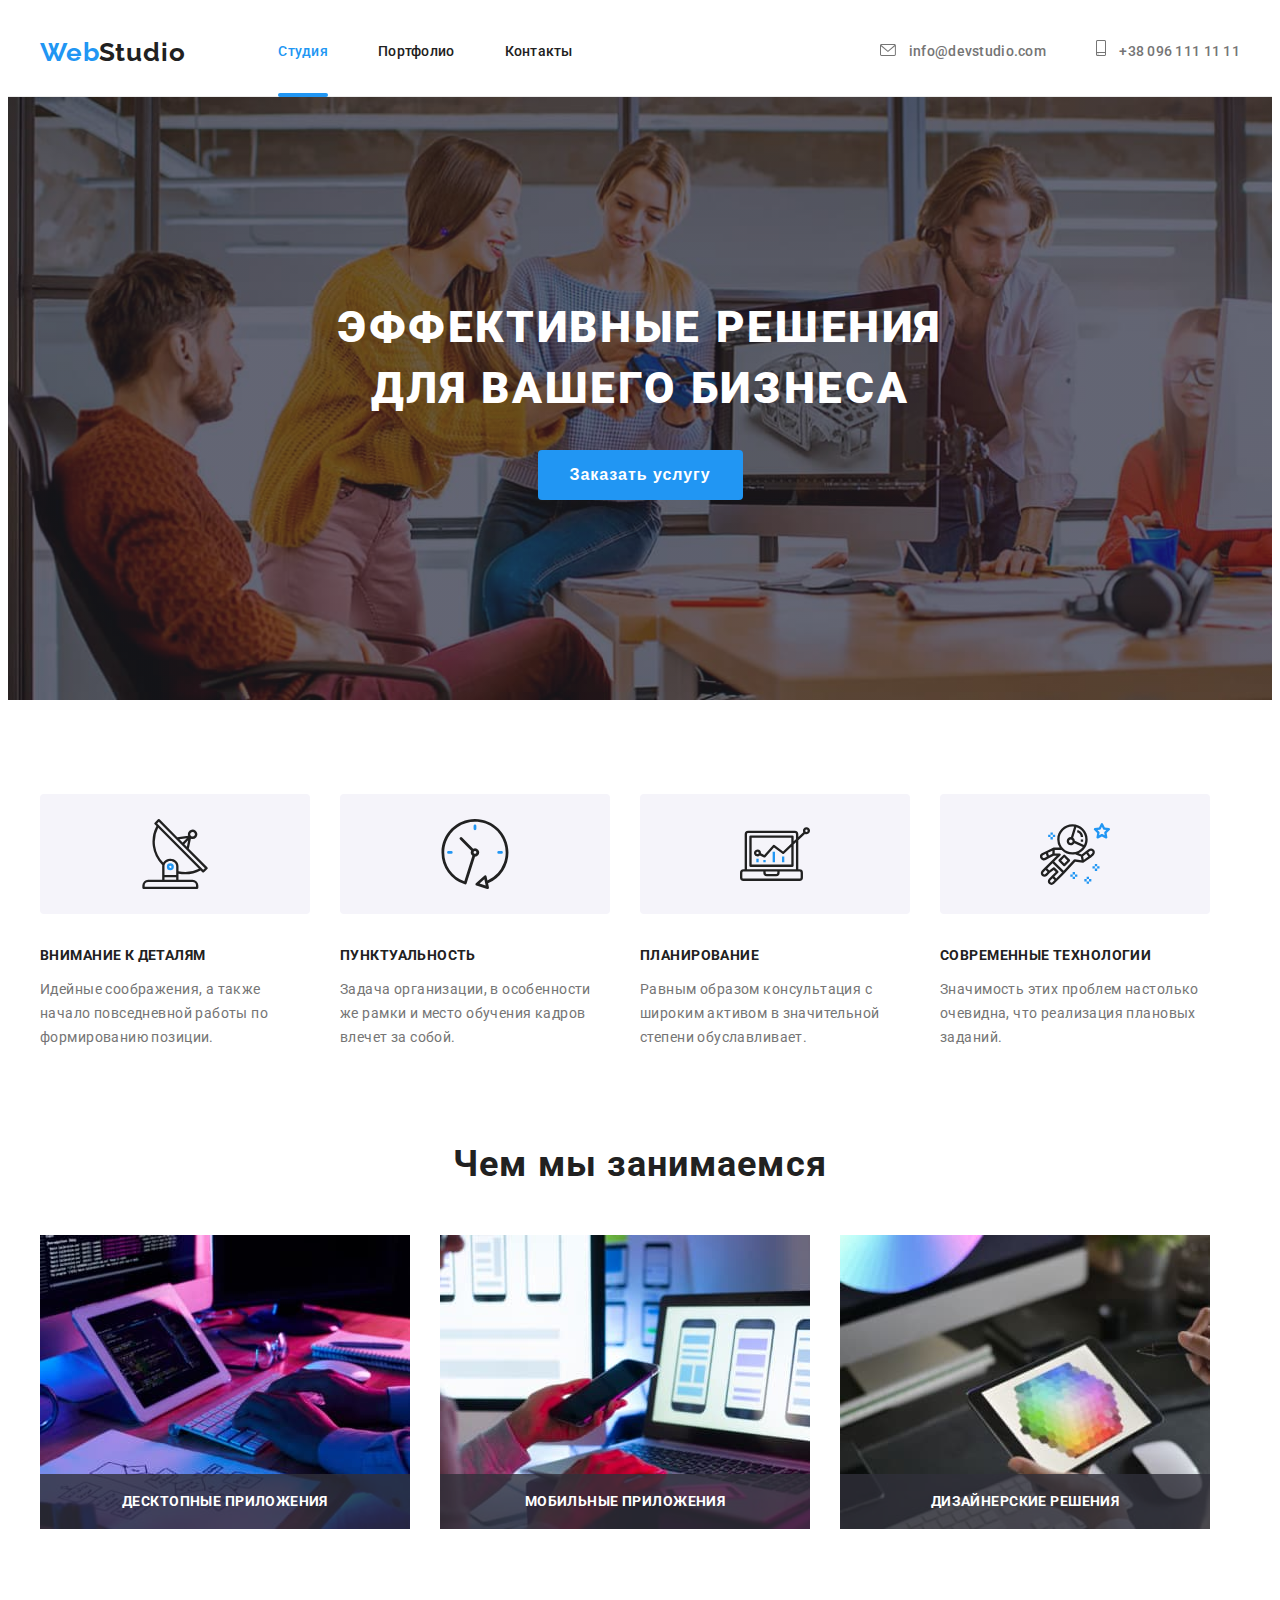
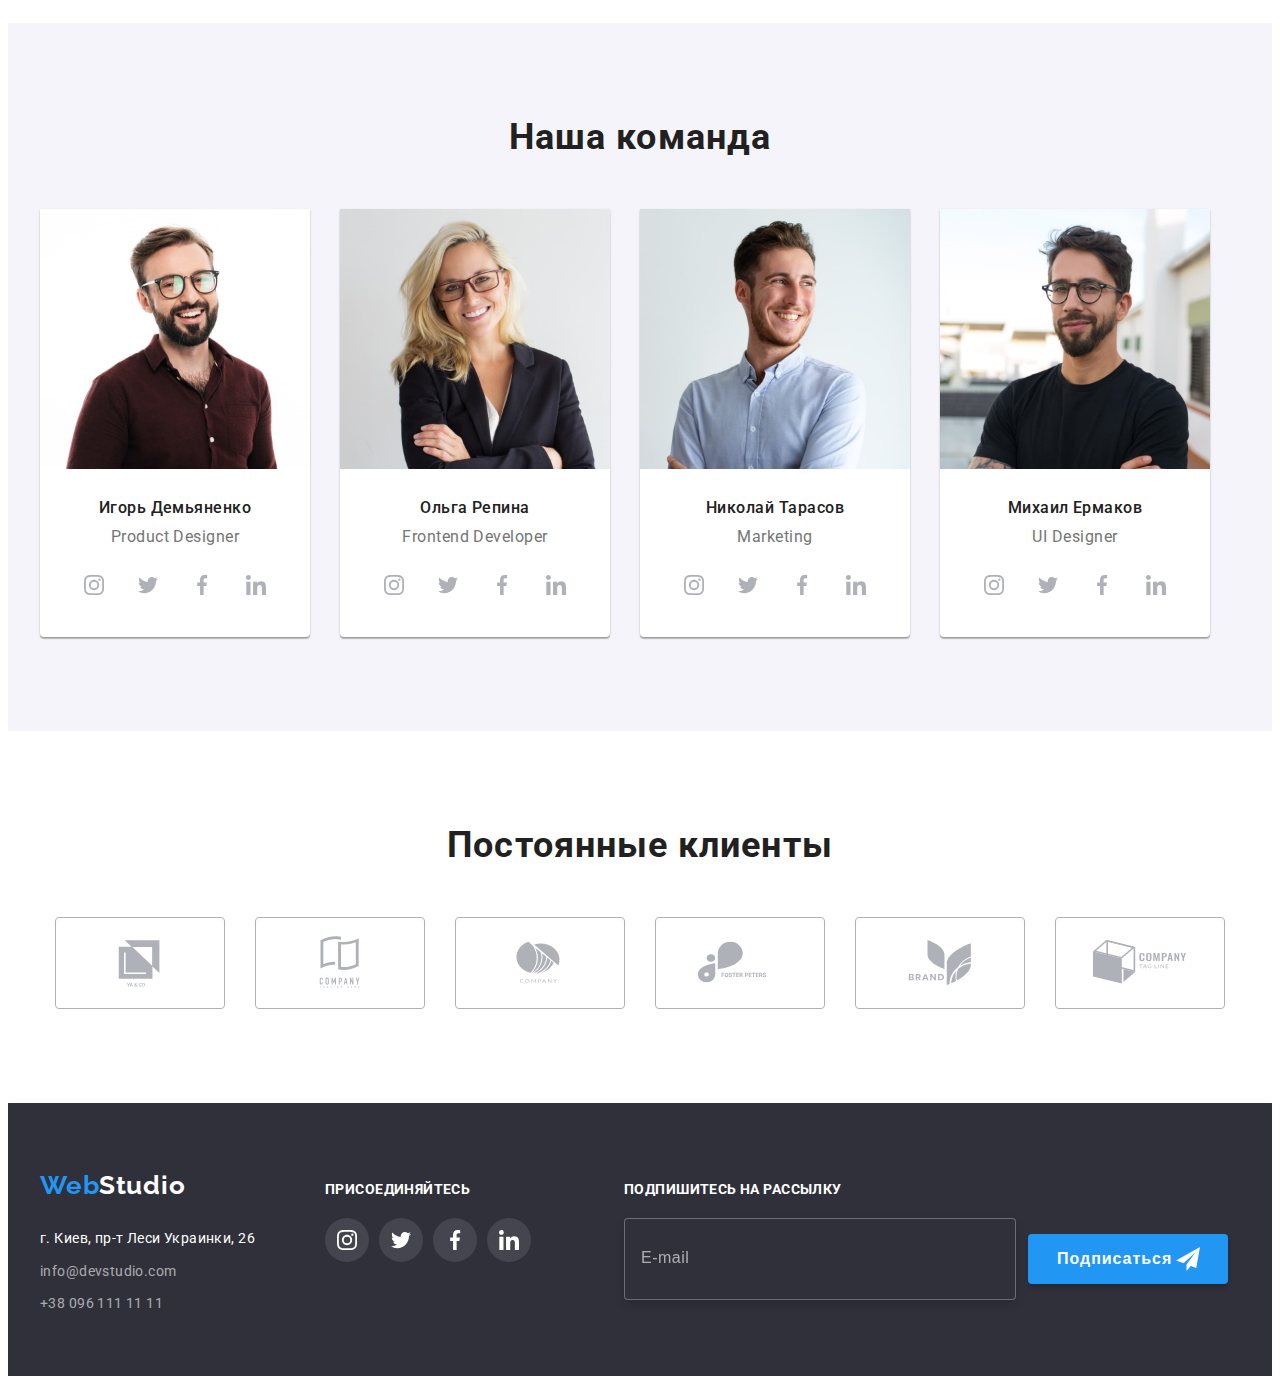
==== index.html @ 599f9e48 "start" ====
<!DOCTYPE html>
<html lang="ru">

<head>
  <meta charset="UTF-8" />
  <meta http-equiv="X-UA-Compatible" content="IE=edge" />
  <meta name="viewport" content="width=device-width, initial-scale=1.0" />
  <title>WebStudio</title>
  <link
    href="https://fonts.googleapis.com/css2?family=Montserrat:wght@400;700&family=Raleway:wght@700&family=Roboto:wght@400;500;700;900&display=swap"
    rel="stylesheet" />
  <link rel="stylesheet" href="https://cdnjs.cloudflare.com/ajax/libs/modern-normalize/1.1.0/modern-normalize.min.css"
    integrity="sha512-wpPYUAdjBVSE4KJnH1VR1HeZfpl1ub8YT/NKx4PuQ5NmX2tKuGu6U/JRp5y+Y8XG2tV+wKQpNHVUX03MfMFn9Q=="
    crossorigin="anonymous" referrerpolicy="no-referrer" />
  <link rel="stylesheet" href="./css/styles.css" />
</head>

<body>
  <!-- Шапка -->
  <header class="header-page">
    <div class="conteiner main-nav">
      <nav class="site-nav">
        <a href="./index.html" class="logo">
          <span class="first-name">Web</span>
          <span class="second-name">Studio</span>
        </a>
        <ul class="nav-text">
          <li class="item">
            <a href="./index.html" class="link current">Студия</a>
          </li>
          <li class="item">
            <a href="./portfolio.html" class="link">Портфолио</a>
          </li>
          <li class="item"><a href="" class="link">Контакты</a></li>
        </ul>
      </nav>
      <div>
        <ul class="contacts">
          <li class="item">
            <a href="mailto:info@devstudio.com" class="contacts-link icon-envelope">
              <svg class="envelope">
                <use href="./images/icons/icons.svg#icon-envelope"></use>
              </svg>
              info@devstudio.com</a>
          </li>
          <li class="item">
            <a href="tel:+380961111111" class="contacts-link icon-smartphone">
              <svg class="smartphone">
                <use href="./images/icons/icons.svg#icon-smartphone"></use>
              </svg>
              +38 096 111 11 11</a>
          </li>
        </ul>
      </div>
    </div>
  </header>
  <main>
    <!--Контент-->
    <section class="hero">
      <div class="conteiner hero-page">
        <h1 class="hero-title">
          Эффективные решения <br />
          для вашего бизнеса
        </h1>
        <button type="button" class="hero-button" data-modal-open>
          Заказать услугу
        </button>
      </div>
    </section>
    <section class="features-page">
      <div class="conteiner features-list">
        <h2 class="features visually-hidden">Преимущества</h2>
        <ul class="features-item">
          <li class="features-text">
            <div class="features-icon">
              <svg width="70px" height="70px">
                <use href="./images/icons/icons.svg#icon-antenna"></use>
              </svg>
            </div>
            <h3 class="features-title">Внимание к деталям</h3>
            <p>
              Идейные соображения, а также начало повседневной работы по
              формированию позиции.
            </p>
          </li>
          <li class="features-text">
            <div class="features-icon">
              <svg width="70px" height="70px">
                <use href="./images/icons/icons.svg#icon-clock"></use>
              </svg>
            </div>
            <h3 class="features-title">Пунктуальность</h3>
            <p>
              Задача организации, в особенности же рамки и место обучения
              кадров влечет за собой.
            </p>
          </li>
          <li class="features-text">
            <div class="features-icon">
              <svg width="70px" height="70px">
                <use href="./images/icons/icons.svg#icon-diagram"></use>
              </svg>
            </div>
            <h3 class="features-title">Планирование</h3>
            <p>
              Равным образом консультация с широким активом в значительной
              степени обуславливает.
            </p>
          </li>
          <li class="features-text">
            <div class="features-icon">
              <svg width="70px" height="70px">
                <use href="./images/icons/icons.svg#icon-astronaut"></use>
              </svg>
            </div>
            <h3 class="features-title">Современные технологии</h3>
            <p>
              Значимость этих проблем настолько очевидна, что реализация
              плановых заданий.
            </p>
          </li>
        </ul>
      </div>
    </section>
    <!--Чем мы занимаемся-->
    <section class="specialization-page">
      <div class="conteiner specialization-list">
        <h2 class="specialization">Чем мы занимаемся</h2>
        <div>
          <ul class="pictures">
            <li class="pictures-items">
              <div class="thumb">
                <p class="pictures-label">Десктопные приложения</p>
                <img src="images/img1.jpg" alt="Разработка приложений" width="370" />
              </div>
            </li>
            <li class="pictures-items">
              <div class="thumb">
                <p class="pictures-label">Мобильные приложения</p>
                <img src="images/img2.jpg" alt="Разработка приложений" width="370" />
              </div>
            </li>
            <li class="pictures-items">
              <div class="thumb">
                <p class="pictures-label">Дизайнерские решения</p>
                <img src="images/img3.jpg" alt="Разработка приложений" width="370" />
              </div>
            </li>
          </ul>
        </div>
      </div>
    </section>
    <!--Наша команда-->
    <section class="staff-list section">
      <div class="conteiner staff-page">
        <h2 class="staff">Наша команда</h2>
        <ul class="staff-items">
          <li class="list-of-staff">
            <img src="images/team/member1.jpg" alt="участник команды" width="270" />
            <div class="staff-content">
              <h3 class="staff-name">Игорь Демьяненко</h3>
              <p class="staff-position">Product Designer</p>
            </div>
            <ul class="staff-soc-list">
              <li class="staff-soc-item">
                <a href="" class="staff-soc-link">
                  <svg class="staff-soc-icon" width="20" height="20">
                    <use href="./images/icons/icons.svg#icon-instagram"></use>
                  </svg>
                </a>
              </li>
              <li class="staff-soc-item">
                <a class="staff-soc-link" href="">
                  <svg class="staff-soc-icon" width="20" height="20">
                    <use href="./images/icons/icons.svg#icon-twitter"></use>
                  </svg>
                </a>
              </li>
              <li class="staff-soc-item">
                <a class="staff-soc-link" href="">
                  <svg class="staff-soc-icon" width="20" height="20">
                    <use href="./images/icons/icons.svg#icon-facebook"></use>
                  </svg>
                </a>
              </li>
              <li class="staff-soc-item">
                <a class="staff-soc-link" href="">
                  <svg class="staff-soc-icon" width="20" height="20">
                    <use href="./images/icons/icons.svg#icon-linkedin"></use>
                  </svg>
                </a>
              </li>
            </ul>
          </li>

          <li class="list-of-staff">
            <img src="images/team/member4.jpg" alt="участник команды" width="270" />
            <div class="staff-content">
              <h3 class="staff-name">Ольга Репина</h3>
              <p class="staff-position">Frontend Developer</p>
            </div>
            <ul class="staff-soc-list">
              <li class="staff-soc-item">
                <a href="" class="staff-soc-link">
                  <svg class="staff-soc-icon" width="20" height="20">
                    <use href="./images/icons/icons.svg#icon-instagram"></use>
                  </svg>
                </a>
              </li>
              <li class="staff-soc-item">
                <a class="staff-soc-link" href="">
                  <svg class="staff-soc-icon" width="20" height="20">
                    <use href="./images/icons/icons.svg#icon-twitter"></use>
                  </svg>
                </a>
              </li>
              <li class="staff-soc-item">
                <a class="staff-soc-link" href="">
                  <svg class="staff-soc-icon" width="20" height="20">
                    <use href="./images/icons/icons.svg#icon-facebook"></use>
                  </svg>
                </a>
              </li>
              <li class="staff-soc-item">
                <a class="staff-soc-link" href="">
                  <svg class="staff-soc-icon" width="20" height="20">
                    <use href="./images/icons/icons.svg#icon-linkedin"></use>
                  </svg>
                </a>
              </li>
            </ul>
          </li>
          <li class="list-of-staff">
            <img src="images/team/member3.jpg" alt="участник команды" width="270" />
            <div class="staff-content">
              <h3 class="staff-name">Николай Тарасов</h3>
              <p class="staff-position">Marketing</p>
            </div>
            <ul class="staff-soc-list">
              <li class="staff-soc-item">
                <a href="" class="staff-soc-link">
                  <svg class="staff-soc-icon" width="20" height="20">
                    <use href="./images/icons/icons.svg#icon-instagram"></use>
                  </svg>
                </a>
              </li>
              <li class="staff-soc-item">
                <a class="staff-soc-link" href="">
                  <svg class="staff-soc-icon" width="20" height="20">
                    <use href="./images/icons/icons.svg#icon-twitter"></use>
                  </svg>
                </a>
              </li>
              <li class="staff-soc-item">
                <a class="staff-soc-link" href="">
                  <svg class="staff-soc-icon" width="20" height="20">
                    <use href="./images/icons/icons.svg#icon-facebook"></use>
                  </svg>
                </a>
              </li>
              <li class="staff-soc-item">
                <a class="staff-soc-link" href="">
                  <svg class="staff-soc-icon" width="20" height="20">
                    <use href="./images/icons/icons.svg#icon-linkedin"></use>
                  </svg>
                </a>
              </li>
            </ul>
          </li>
          <li class="list-of-staff">
            <img src="images/team/member2.jpg" alt="участник команды" width="270" />
            <div class="staff-content">
              <h3 class="staff-name">Михаил Ермаков</h3>
              <p class="staff-position">UI Designer</p>
            </div>
            <ul class="staff-soc-list">
              <li class="staff-soc-item">
                <a href="" class="staff-soc-link">
                  <svg class="staff-soc-icon" width="20" height="20">
                    <use href="./images/icons/icons.svg#icon-instagram"></use>
                  </svg>
                </a>
              </li>
              <li class="staff-soc-item">
                <a class="staff-soc-link" href="">
                  <svg class="staff-soc-icon" width="20" height="20">
                    <use href="./images/icons/icons.svg#icon-twitter"></use>
                  </svg>
                </a>
              </li>
              <li class="staff-soc-item">
                <a class="staff-soc-link" href="">
                  <svg class="staff-soc-icon" width="20" height="20">
                    <use href="./images/icons/icons.svg#icon-facebook"></use>
                  </svg>
                </a>
              </li>
              <li class="staff-soc-item">
                <a class="staff-soc-link" href="">
                  <svg class="staff-soc-icon" width="20" height="20">
                    <use href="./images/icons/icons.svg#icon-linkedin"></use>
                  </svg>
                </a>
              </li>
            </ul>
          </li>
        </ul>
      </div>
    </section>
    <!-- Постоянные клиенты -->
    <section class="section clients">
      <div class="conteiner">
        <h2 class="clients-title">Постоянные клиенты</h2>
        <ul class="clients-icon">
          <li class="icon-item">
            <a href="" class="client-link" rel="noopener noreferrer">
              <svg class="logo" width="106" height="60">
                <use href="./images/icons/icons.svg#icon-Logo"></use>
              </svg>
            </a>
          </li>
          <li class="icon-item">
            <a href="" class="client-link" rel="noopener noreferrer">
              <svg class="logo" width="106" height="60">
                <use href="./images/icons/icons.svg#icon-Logo-1"></use>
              </svg>
            </a>
          </li>
          <li class="icon-item">
            <a href="" class="client-link" rel="noopener noreferrer">
              <svg class="logo" width="106" height="60">
                <use href="./images/icons/icons.svg#icon-Logo-2"></use>
              </svg>
            </a>
          </li>
          <li class="icon-item">
            <a href="" class="client-link" rel="noopener noreferrer">
              <svg class="logo" width="106" height="60">
                <use href="./images/icons/icons.svg#icon-Logo-3"></use>
              </svg>
            </a>
          </li>
          <li class="icon-item">
            <a href="" class="client-link" rel="noopener noreferrer">
              <svg class="logo" width="106" height="60">
                <use href="./images/icons/icons.svg#icon-Logo-4"></use>
              </svg>
            </a>
          </li>
          <li class="icon-item">
            <a href="" class="client-link" rel="noopener noreferrer">
              <svg class="logo" width="106" height="60">
                <use href="./images/icons/icons.svg#icon-Logo-5"></use>
              </svg>
            </a>
          </li>
        </ul>
      </div>
    </section>
  </main>

  <footer class="bottom-of-page">
    <div class="conteiner footer-page">
      <div class="footer-page-item">
        <a href="./index.html" class="footer-logo">
          <span class="first-name">Web</span>
          <span class="second-white-name">Studio</span>
        </a>
        <address class="footer-address">
          <ul>
            <li class="footer-link">
              <a href="https://goo.gl/maps/RnnbkNrS6wdJZtrh9" class="map-link" target="_blank"
                rel="noopener nofollow noreferrer">г. Киев, пр-т Леси Украинки, 26</a>
            </li>
            <li class="footer-link">
              <a href="mailto:info@devstudio.com" class="contacts-link-fut">info@devstudio.com</a>
            </li>
            <li class="footer-link">
              <a href="tel:+380961111111" class="contacts-link-fut">+38 096 111 11 11</a>
            </li>
          </ul>
        </address>
      </div>
      <div class="footer-page-item">
        <h3 class="join">присоединяйтесь</h3>
        <ul class="footer-soc-list">
          <li class="footer-soc-item">
            <a href="" class="footer-soc-link">
              <svg class="footer-soc-icon" width="20" height="20">
                <use href="./images/icons/icons.svg#icon-instagram"></use>
              </svg>
            </a>
          </li>
          <li class="footer-soc-item">
            <a class="footer-soc-link" href="">
              <svg class="footer-soc-icon" width="20" height="20">
                <use href="./images/icons/icons.svg#icon-twitter"></use>
              </svg>
            </a>
          </li>
          <li class="footer-soc-item">
            <a class="footer-soc-link" href="">
              <svg class="footer-soc-icon" width="20" height="20">
                <use href="./images/icons/icons.svg#icon-facebook"></use>
              </svg>
            </a>
          </li>
          <li class="footer-soc-item">
            <a class="footer-soc-link" href="">
              <svg class="footer-soc-icon" width="20" height="20">
                <use href="./images/icons/icons.svg#icon-linkedin"></use>
              </svg>
            </a>
          </li>
        </ul>
      </div>

      <form class="modal-box">
        <label for="mail" class="soc-spam">Подпишитесь на рассылку</label>
        <div class="submit-box">
          <input id="mail" type="email" name="email" placeholder="E-mail" class="imput-email" />
          <button type="submit" class="submit-btn">
            <span class="name-btn">Подписаться</span>
            <svg class="modal-icon" width="24" height="24">
              <use href="./images/icons/icons.svg#icon-telegram"></use>
            </svg>
          </button>
        </div>
      </form>
    </div>
  </footer>
  <div class="backdrop is-hidden" data-modal>
    <div class="modal">
      <button type="button" class="modal-close-btn" data-modal-close>
        <svg class="close-btn-icon" width="30" height="30">
          <use href="./images/icons/icons.svg#icon-close-black"></use>
        </svg>
      </button>
      <p class="modal-title">Оставьте свои данные, мы вам перезвоним</p>
      <form class="modal-form">

        <div class="modal-field">
          <label class="modal-label" for="name">Имя</label>
          <div class="modal-input-box">
            <input type="text" class="modal-input" name="user-name" placeholder=" " required id="name" />
            <svg class="icon-input" width="18" height="18">
              <use href="./images/icons/icons.svg#icon-person-black"></use>
            </svg>
          </div>
        </div>

        <div class="modal-field">
          <label class="modal-label" for="user-tel">Телефон</label>
          <div class="modal-input-box">
            <input type="tel" class="modal-input" name="user-tel" placeholder=" " required id="user-tel" />
            <svg class="icon-input" width="18" height="18">
              <use href="./images/icons/icons.svg#icon-phone-black"></use>
            </svg>
          </div>
        </div>

        <div class="modal-field">
          <label class="modal-label" for="user-email">Почта</label>
          <div class="modal-input-box">
            <input type="email" class="modal-input" name="user-email" placeholder=" " required id="user-email" />
            <svg class="icon-input" width="18" height="18">
              <use href="./images/icons/icons.svg#icon-email-black"></use>
            </svg>
          </div>
        </div>

        <label class="modal-label comment">
          Комментарий
          <textarea name="user-comment" class="modal-comment"></textarea>
        </label>

        <div class="polici-box">
          <input id="polici" type="checkbox" name="polici" class="input-polici visually-hidden"  value="polici" />
          <label for="polici" class="modal-polici">
            <span>
              <svg class="icon-polici " width="16" height="15">
                <use href="./images/icons/icons.svg#icon-icon-check"></use>
              </svg>
            </span>
            Соглашаюсь с рассылкой и принимаю
            <a href="" class="polici-link">Условия договора</a>
          </label>
        </div>

        <div class="modal-button">
          <button type="submit" class="send-btn">Отправить</button>
        </div>
      </form>
    </div>
  </div>
  <script src="./js/modal.js"></script>
</body>

</html>
---- css/styles.css ----
/* ---ТИПОГРАФИЯ--- */
/* вторичный цвет текста, заголовки color: #212121;  --secondary-text-color: #212121;*/
/* цвет контактов футере color:  --secondary-contacts-color: rgba(255, 255, 255, 0.6); */
/* основной цвет текста (параграфы) color:#757575  --primary-text-color--*/
/* цвет  текста при ховер color: --accent-color-text: #2196F3; */

/* ---ЦВЕТОГРАФИЯ--- */
/* цет секции герой и футер background:  --background-secondery-color: #2F303A; */
/* основной цвет на странице студии и портфолио background:  --primari-bacground-color: #ffffff; */
/* цвет секции с работниками background: ---bacground-staff-color: #F5F4FA; */
/* цвет кнопки при hover: --bacground-hover-button:#188ce8; */
/* цвет рамки хедера --bordter-color: #ececec; */
/* /* цвет иконок главной страницы --fill-icon: rgba(175, 177, 184, 1); */

/* ---ГЕОМЕТРИЯ--- */
/* отступы между карточками портфолио: --card-gap: 20px; */
/* рамка карточек в портфолио : --border-portfolio: 1px solid rgba(238, 238, 238, 1); */
/* --transition-duration: 250ms; */
/* --transition-timing-function: cubic-bezier(0.4, 0, 0.2, 1); */

:root {
  --primary-text-color: #757575;
  --primari-bacground-color: #ffffff;
  --background-secondery-color: #2f303a;
  --bacground-staff-color: #f5f4fa;
  --accent-color-text: #2196f3;
  --secondary-text-color: #212121;
  --secondary-contacts-color: rgba(255, 255, 255, 0.6);
  --bacground-hover-button: #188ce8;
  --border-color: #ececec;
  --card-gap: 30px;
  --border-portfolio: 1px solid rgba(238, 238, 238, 1);
  --transition-duration: 250ms;
  --transition-timing-function: cubic-bezier(0.4, 0, 0.2, 1);
  --fill-icon: rgba(175, 177, 184, 1);
}

body {
  font-family: Roboto, sans-serif;
  font-weight: 400;
  font-size: 14px;
  letter-spacing: 0.03em;

  background-color: var(--primari-bacground-color);
  color: var(--primary-text-color);
}

a {
  font-style: normal;
  text-decoration: none;
}
h1,
h2,
h3,
h4,
h5,
h6 {
  margin-top: 0px;
  margin-bottom: 0px;
}
p {
  margin-top: 0px;
  margin-bottom: 0px;
}
ul {
  list-style: none;
  padding-left: 0px;
  margin-top: 0px;
  margin-bottom: 0px;
}
img {
  display: block;
  max-width: 100%;
  height: auto;
}

.section {
  padding-top: 94px;
  padding-bottom: 94px;
}

/* ----HEADER---- */
/* логотип */

.first-name,
.second-name,
.second-white-name {
  font-family: "Raleway";
  font-weight: 700;
  font-size: 26px;
  line-height: 1.7;
  letter-spacing: 0.03em;

  width: 145px;
}

.first-name {
  color: #2196f3;
  margin-right: -4px;
}
.second-name {
  color: var(--secondary-text-color);
}
.second-white-name {
  color: var(--primari-bacground-color);
}

/* ссылки на страницы */
.link {
  color: var(--secondary-text-color);
  transition: color var(--transition-duration) var(--transition-timing-function);
}

.site-nav,
.link:hover,
.site-nav,
.link:focus {
  color: var(--accent-color-text);
}

.site-nav .link.current {
  color: var(--accent-color-text);
}

.current {
  position: relative;
}
.link {
  position: relative;
}

.current::after {
  content: "";
  display: block;
  position: absolute;
  left: 0;
  bottom: -1px;
  width: 100%;
  height: 4px;
  margin-top: 28px;
  border-radius: 2px;
  background: var(--accent-color-text);
}
.link:hover::after {
  content: "";
  display: block;
  position: absolute;
  left: 0;
  bottom: -1px;
  width: 100%;
  height: 4px;
  margin-top: 28px;
  border-radius: 2px;
  background: var(--accent-color-text);
}

.site-nav,
.contacts {
  font-weight: 500;
  font-size: 14px;
  line-height: 1.7;
  letter-spacing: 0.02em;
}

/* ссылки на контакты */
.contacts-link,
.contacts-link-fut,
.map-link {
  line-height: 1.7;
  list-style: none;
}
.contacts-link {
  color: var(--primary-text-color);
  transition: color var(--transition-duration) var(--transition-timing-function);
}

.contacts-link-fut {
  color: var(--secondary-contacts-color);
  transition: color var(--transition-duration) var(--transition-timing-function);
}

.contacts-link:hover {
  color: var(--accent-color-text);
}
.contacts-link:focus {
  color: var(--accent-color-text);
}
.contacts-link-fut:hover,
.contacts-link-fut:focus {
  color: var(--accent-color-text);
}

.map-link {
  color: var(--primari-bacground-color);
  transition: color 250ms cubic-bezier(0.4, 0, 0.2, 1);
}
.map-link:hover,
.map-link:focus {
  color: var(--accent-color-text);
}

.conteiner {
  width: 1200px;
  padding-right: 15px;
  padding-left: 15px;
  margin-right: auto;
  margin-left: auto;
}
.main-nav {
  display: flex;
  align-items: center;
}
.header-page {
  border-bottom: 1px solid var(--border-color);
  /* фиксация хедера при прокрутке */
  /* position: fixed;
  top: 0;
  z-index: 100;
  width: 100%;
  background-color: white; */
}
.site-nav {
  display: flex;
  align-items: center;
  margin-right: auto;
}
.nav-text {
  display: flex;
  padding-left: 0;
  margin-left: 93px;
}

.nav-text .item + .item {
  margin-left: 50px;
}
/* .nav-text .item:not(:last-child) {
    margin-right : 50px;
} */

.item .link {
  display: block;
  padding-top: 32px;
  padding-bottom: 32px;
}
/* .contacts-link {
  display: block;
  padding-top: 32px;
    padding-bottom: 32px;
} */
.contacts {
  display: flex;
  padding-left: 0px;
}
.contacts .item + .item {
  margin-left: 50px;
}
/* --ICON-HEADER-- */
.envelope {
  width: 16px;
  height: 12px;
  margin-right: 10px;
  fill: var(--primary-text-color);
  transition: fill var(--transition-duration) var(--transition-timing-function);
}

.smartphone {
  width: 10px;
  height: 16px;
  margin-right: 10px;
  fill: var(--primary-text-color);
  transition: fill var(--transition-duration) var(--transition-timing-function);
}

.icon-envelope:hover .envelope,
.icon-envelope:focus .envelope {
  fill: var(--accent-color-text);
}

.icon-smartphone:hover .smartphone,
.icon-smartphone:focus .smartphone {
  fill: var(--accent-color-text);
}

/* ----HERO---- */
.hero {
  text-align: center;
  background-color: var(--background-secondery-color);
  padding-top: 200px;
  padding-bottom: 200px;
}

.hero-title {
  margin-bottom: 30px;

  font-weight: 900;
  font-size: 44px;
  line-height: 1.4;
  text-align: center;
  letter-spacing: 0.06em;
  text-transform: uppercase;

  color: var(--primari-bacground-color);
}
.hero-button {
  padding-top: 10px;
  padding-right: 32px;
  padding-bottom: 10px;
  padding-left: 32px;
  border-radius: 4px;
  border: none;
  font-weight: 700;
  font-size: 16px;
  line-height: 1.9;
  letter-spacing: 0.06em;
  background-color: var(--accent-color-text);
  color: var(--primari-bacground-color);
  cursor: pointer;
  transition: background-color var(--transition-duration)
    var(--transition-timing-function);
}
.hero-button:hover,
.hero-button:focus {
  background-color: var(--bacground-hover-button);
}
.hero {
  max-width: 1600px;
  margin-right: auto;
  margin-left: auto;
  background-repeat: no-repeat;
  background-image: linear-gradient(
      to right,
      rgba(47, 48, 58, 0.4),
      rgba(47, 48, 58, 0.4)
    ),
    url(../images/background-image/hero-bg.jpg);
  background-size: cover;
}

/*  CONTEINER-FEATURES */
.features-page {
  padding-top: 94px;
  padding-bottom: 94px;
}
.visually-hidden {
  position: absolute;
  width: 1px;
  height: 1px;
  margin: -1px;
  border: 0;
  padding: 0;
  white-space: nowrap;
  clip-path: inset(100%);
  clip: rect(0 0 0 0);
  overflow: hidden;
}
.features-item {
  display: flex;
  line-height: 1.7;
}

.features-text {
  width: 270px;
}
.features-text:not(:last-child) {
  margin-right: 30px;
}

.features-title {
  margin-bottom: 10px;

  font-weight: 700;
  font-size: 14px;
  line-height: 1.7;
  letter-spacing: 0.03em;
  text-transform: uppercase;

  color: var(--secondary-text-color);
}

/* --FEATURES-ICON */

.features-icon {
  width: 270px;
  height: 120px;
  margin-bottom: 30px;
  display: inline-flex;
  justify-content: center;
  align-items: center;
  background: #f5f4fa;
  border-radius: 4px;
}

/*  ---MAIN--- */
.specialization {
  margin-bottom: 50px;
}

.specialization-page {
  padding-bottom: 94px;
}

.pictures {
  display: flex;
}
.pictures-items:not(:last-child) {
  margin-right: 30px;
}

.thumb {
  position: relative;
}

.pictures-label {
  position: absolute;
  width: 100%;
  left: 0;
  bottom: 0;
  padding: 27px 0 27px 0;
  font-weight: 700;
  font-size: 14px;
  line-height: 1.14px;
  text-align: center;
  letter-spacing: 0.03em;
  text-transform: uppercase;
  color: var(--primari-bacground-color);
  background: rgba(47, 48, 58, 0.8);
}

.features,
.specialization,
.staff,
.clients-title {
  font-weight: 700;
  font-size: 36px;
  line-height: 1.16;
  text-align: center;
  letter-spacing: 0.03em;

  color: #212121;
}
/* ---STAFF--- */

.staff-items {
  display: flex;
}
/* .staff-items > .list-of-staff {
 
} */
.list-of-staff:not(:last-child) {
  margin-right: 30px;
}
.list-of-staff {
  /* border-right: 1px solid var(--borter-color);
  border-bottom: 1px solid var(--borter-color);
  border-left: 1px solid var(--borter-color);
  border-bottom-right-radius: 4px;
  border-bottom-left-radius: 4px; */
  box-shadow: 0px 1px 3px rgba(0, 0, 0, 0.12), 0px 1px 1px rgba(0, 0, 0, 0.14),
    0px 2px 1px rgba(0, 0, 0, 0.2);
  border-radius: 0px 0px 4px 4px;
  background: var(--primari-bacground-color);
}
.staff {
  margin-bottom: 50px;
}
.staff-name {
  margin-bottom: 10px;

  font-weight: 500;
  font-size: 16px;
  line-height: 1.18;
  text-align: center;
  letter-spacing: 0.03em;

  color: #212121;
}
.staff-position {
  font-size: 16px;
  line-height: 1.18;
  text-align: center;
  letter-spacing: 0.03em;
}

.staff-content {
  padding-top: 30px;
  margin-bottom: 16px;
}

.staff-list {
  background: var(--bacground-staff-color);
}

.staff-soc-list {
  display: flex;
  justify-content: center;
  padding-bottom: 30px;
}

.staff-soc-item + .staff-soc-item {
  margin-left: 10px;
}

.staff-soc-link {
  width: 44px;
  height: 44px;
  background-color: #ffffff;
  border-radius: 50%;
  display: flex;
  justify-content: center;
  align-items: center;
  color: var(--fill-icon);
  transition: color var(--transition-duration) var(--transition-timing-function),
    background-color var(--transition-duration)
      var(--transition-timing-function);
}

.staff-soc-icon {
  fill: currentColor;
}

.staff-soc-link:hover,
.staff-soc-link:focus {
  background-color: var(--accent-color-text);
  color: var(--primari-bacground-color);
}

/* --CLIENTS-- */

.clients-icon {
  display: flex;
  justify-content: center;
}

.clients-title {
  margin-bottom: 50px;
}

.icon-item + .icon-item {
  margin-left: 30px;
}
.client-link {
  width: 170px;
  height: 92px;
  background-color: #ffffff;
  border-radius: 4px;
  box-sizing: border-box;
  border: 1px solid #afb1b8;
  display: flex;
  justify-content: center;
  align-items: center;
  color: var(--fill-icon);
  transition: color var(--transition-duration) var(--transition-timing-function),
    border var(--transition-duration) var(--transition-timing-function);
}
.logo {
  fill: currentColor;
}
.client-link:hover,
.client-link:focus {
  color: var(--accent-color-text);
  border: 1px solid var(--accent-color-text);
}

/* ---FOOTER--- */

.footer-logo {
  display: block;
  margin-bottom: 20px;
}

.footer-link:not(:last-child) {
  margin-bottom: 9px;
}

.bottom-of-page {
  padding-top: 60px;
  padding-bottom: 60px;
  background-color: var(--background-secondery-color);
}

/* --FOOTER-ICON-- */
.footer-page {
  display: flex;
  align-items: baseline;
}

.footer-page-item + .footer-page-item {
  margin-left: 70px;
}
.join {
  margin-bottom: 20px;

  font-size: 14px;
  line-height: 1.14;
  letter-spacing: 0.03em;
  text-transform: uppercase;

  color: var(--primari-bacground-color);
}

.footer-soc-list {
  display: flex;
  justify-content: center;
  padding-bottom: 30px;
}

.footer-soc-item + .footer-soc-item {
  margin-left: 10px;
}

.footer-soc-link {
  width: 44px;
  height: 44px;
  background-color: rgba(255, 255, 255, 0.1);
  border-radius: 50%;
  display: flex;
  justify-content: center;
  align-items: center;
  color: var(--primari-bacground-color);
  transition: color var(--transition-duration) var(--transition-timing-function),
    background-color var(--transition-duration)
      var(--transition-timing-function);
}

.footer-soc-icon {
  fill: currentColor;
}

.footer-soc-link:hover,
.footer-soc-link:focus {
  background-color: var(--accent-color-text);
  color: var(--primari-bacground-color);
}

/* --FOOTER-MODAL-- */

.modal-box {
  display: flex;
  justify-content: center;
  flex-direction: column;
  align-items: baseline;
  margin-left: 93px;
  
}

.submit-box{
  display: flex;
  justify-content: center;
  align-items: center;
}

.soc-spam {
  font-weight: 700;
  font-size: 14px;
  line-height: 1.14;
  letter-spacing: 0.03em;
  text-transform: uppercase;

  color: var(--primari-bacground-color);
}

.imput-email {
  width: 358px;
  height: 50px;
  padding: 15px 16px;
  margin-right: 12px;

  background-color: var(--background-secondery-color);
  border: 1px solid rgba(255, 255, 255, 0.3);
  filter: drop-shadow(0px 4px 4px rgba(0, 0, 0, 0.15));
  border-radius: 4px;
}

.imput-email:focus{
  border: 1px solid var(--accent-color-text);
  filter: drop-shadow(0px 4px 4px var(--accent-color-text));
  
  
}

.imput-email::placeholder {
  font-weight: 400;
  font-size: 16px;
  line-height: 1.25;
  letter-spacing: 0.03em;

  color: rgba(255, 255, 255, 0.6);
}
.imput-email:not(placeholder){
  color: var(--primari-bacground-color);
}

.submit-btn {
  position: relative;
  width: 200px;
  height: 50px;

  font-weight: 700;
  font-size: 16px;
  line-height: 1.88;
  letter-spacing: 0.06em;

  border: none;
  background: var(--accent-color-text);
  box-shadow: 0px 4px 4px rgba(0, 0, 0, 0.15);
  border-radius: 4px;

  color: var(--primari-bacground-color);
  transition: bacground-color var(--transition-duration) var(--transition-timing-function);
}
.submit-btn:hover,
.submit-btn:focus{
  background-color: var(--bacground-hover-button);
}

.soc-spam {
  margin-bottom: 20px;
}
.name-btn{
  position: absolute;
  left: 29px;
  top: 50%;
  transform: translateY(-50%);

  margin-right: 10px;
}

.modal-icon {
  position: absolute;
  right: 28px;
  top: 50%;
  transform: translateY(-50%);
  width: 24px;
  height: 24px;
  
}

/* ---PORTFOLIO--- */
.filter-page {
  padding-top: 94px;
  padding-bottom: 94px;
}
.filter-list {
  display: flex;
  justify-content: center;
}
.version + .version {
  margin-left: 8px;
}

.filter-items {
  padding: 6px 22px;
  border-radius: 4px;
  border: none;
  font-family: "Roboto";
  font-style: normal;
  font-weight: 500;
  font-size: 16px;
  line-height: 1.6;
  cursor: pointer;
  letter-spacing: 00.03em;
  text-align: center;
  color: var(--secondary-text-color);
  background-color: var(--bacground-staff-color);
  transition: color var(--transition-duration) var(--transition-timing-function),
    background-color var(--transition-duration)
      var(--transition-timing-function),
    box-shadow var(--transition-duration) var(--transition-timing-function);
}

.filter-items:hover,
.filter-items:focus {
  color: var(--primari-bacground-color);
  background-color: var(--accent-color-text);
  box-shadow: 0px 3px 1px rgba(0, 0, 0, 0.1), 0px 1px 2px rgba(0, 0, 0, 0.08),
    0px 2px 2px rgba(0, 0, 0, 0.12);
}
.filter-name {
  margin-bottom: 4px;

  font-weight: 700;
  font-size: 18px;
  line-height: 2;
  letter-spacing: 0.06em;

  color: var(--secondary-text-color);
}
.filter-text {
  font-size: 16px;
  line-height: 1.8;
  letter-spacing: 0.03em;

  color: var(--primary-text-color);
}
.filter-list {
  margin-bottom: 50px;
}
.filter-card {
  display: flex;
  flex-wrap: wrap;
  margin-top: calc(-1 * var(--card-gap));
  margin-left: calc(-1 * var(--card-gap));
}
.filter-card > .card-item {
  flex-basis: calc(100% / 3 - var(--card-gap));
  margin-top: var(--card-gap);
  margin-left: var(--card-gap);
}

.card-descripcion {
  padding: 20px 24px;
  border-right: var(--border-portfolio);
  border-bottom: var(--border-portfolio);
  border-left: var(--border-portfolio);
}
.card-item {
  transition: box-shadow var(--transition-duration)
    var(--transition-timing-function);
}
.card-item:hover,
.card-item:focus {
  box-shadow: 0px 1px 1px rgba(0, 0, 0, 0.12), 0px 4px 4px rgba(0, 0, 0, 0.06),
    1px 4px 6px rgba(0, 0, 0, 0.16);
}

.filter-thumb {
  position: relative;
  overflow: hidden;
}

.filter-label {
  position: absolute;
  width: 100%;
  min-height: 100%;
  left: 0;
  padding: 63px 24px;
  font-size: 18px;
  line-height: 1.5;
  letter-spacing: 0.03em;
  color: var(--primari-bacground-color);
  background: rgba(33, 150, 243, 0.9);
  transition: transform var(--transition-duration)
    var(--transition-timing-function);
  transform: translateY(100%);
}

.card-item:hover .filter-label {
  transform: translateY(0%);
}

/* --MODAL-WINDOW-- */
.backdrop {
  position: fixed;
  top: 0;
  background: rgba(0, 0, 0, 0.2);
  width: 100%;
  height: 100%;
  transition: opacity var(--transition-duration)
      var(--transition-timing-function),
    visibility var(--transition-duration) var(--transition-timing-function);
}

.modal {
  position: absolute;
  top: 50%;
  left: 50%;
  transition: var(--transition-duration) var(--transition-timing-function);
  transform: translate(-50%, -50%) rotatey(0deg);
  width: 528px;
  min-height: 581px;
  padding: 40px;
  background-color: var(--primari-bacground-color);
  box-shadow: 0px 1px 3px rgba(0, 0, 0, 0.12), 0px 1px 1px rgba(0, 0, 0, 0.14),
    0px 2px 1px rgba(0, 0, 0, 0.2);
  border-radius: 4px;
}
.backdrop.is-hidden .modal {
  transform: rotatey(-240deg);
}

.modal-close-btn {
  position: absolute;
  top: 8px;
  right: 8px;
  width: 30px;
  height: 30px;
  border-radius: 50%;
  display: flex;
  justify-content: center;
  align-items: center;
  background-color: #ffffff;
  border: 1px solid rgba(0, 0, 0, 0.1);
  box-sizing: border-box;
}

.close-btn-icon:hover,
.close-btn-icon:focus {
  fill: var(--accent-color-text);

  transition: var(--transition-duration) var(--transition-timing-function);
}

.is-hidden {
  opacity: 0;
  pointer-events: none;
  visibility: hidden;
}

/* --MODAL-STYLE-- */

.modal-title {
  font-weight: 700;
  font-size: 20px;
  line-height: 1.15;
  text-align: center;
  letter-spacing: 0.03em;

  color: var(--secondary-text-color);
  margin-bottom: 12px;
}

.modal-field:not(:last-child) {
  margin-bottom: 10px;
}
.modal-label {
  display: flex;
  flex-direction: column;
  margin-bottom: 4px;
  font-weight: 400;
  font-size: 12px;
  line-height: 1.16;
  letter-spacing: 0.01em;

  color: #757575;
}
.modal-input {
  width: 100%;
  height: 40px;
  padding-left: 42px;

  border: 1px solid rgba(33, 33, 33, 0.2);
  border-radius: 4px;
  outline: none;
  transition: border-clor var(--transition-duration)
    var(--transition-timing-function);
}

.modal-input:hover,
.modal-input:focus,
.modal-comment:hover,
.modal-comment:focus {
  border-color: var(--accent-color-text);
}

.modal-comment {
  margin-top: 4px;
}

.send-btn {
  width: 200px;
  height: 50px;

  background: var(--accent-color-text);
  box-shadow: 0px 4px 4px rgba(0, 0, 0, 0.15);
  border-radius: 4px;

  font-weight: 700;
  font-size: 16px;
  line-height: 1.88;

  display: flex;
  justify-content: center;
  align-items: center;
  text-align: center;
  letter-spacing: 0.06em;
  border: none;

  color: var(--primari-bacground-color);
  transition: background-color var(--transition-duration) var(--transition-timing-function);
}

.modal-comment {
  resize: none;
  width: 100%;
  min-height: 120px;
  padding: 12px 16px;

  border: 1px solid rgba(33, 33, 33, 0.2);
  border-radius: 4px;
  outline: none;
}

.comment {
  margin-bottom: 20px;
}

.modal-button {
  display: flex;
  justify-content: center;
  align-items: center;
  width: 100%;
}

.send-btn:hover,
.send-btn:focus{
  background-color: var(--bacground-hover-button);
}

.polici-box {
  display: flex;
  justify-content: center;
  align-items: center;
  margin-bottom: 30px;

  font-style: normal;
  font-weight: 400;
  font-size: 14px;
  line-height: 1.71;
  letter-spacing: 0.03em;

  color: var(--primary-text-color);
}

.input-polici {
  margin-right: 9px;
}

.polici-link {
  margin-left: 0.5em;
  color: var(--accent-color-text);
  border-bottom: 0.85px solid currentColor;
  display: inline-block;
  line-height: 0.85;
    
  

}

/* --MODAL-ICON-- */
.modal-input-box {
  position: relative;
}

.modal-field {
  margin-top: 10px;
}

.icon-input {
  position: absolute;
  left: 12px;
  top: 50%;
  transform: translateY(-50%);
  transition: fil var(--transition-duration) var(--transition-timing-function);
}

.modal-input:hover,
.modal-input:focus + .icon-input {
  fill: var(--accent-color-text);
} 

/* --CHECK-BOX-- */

.modal-polici span{
  width: 16px;
  height: 15px;
  border: 2px solid #000000;
  border-radius: 3px;
  margin-right: 8px;
  display: flex;
  justify-content: center;
  align-items: center;
  
}

.modal-polici{
  display: flex;
  justify-content: center;
  align-items: center;
}
.icon-polici{
 fill: transparent;
}

.input-polici:checked + .modal-polici span{
  background-color: var(--accent-color-text);
  border: none;
}
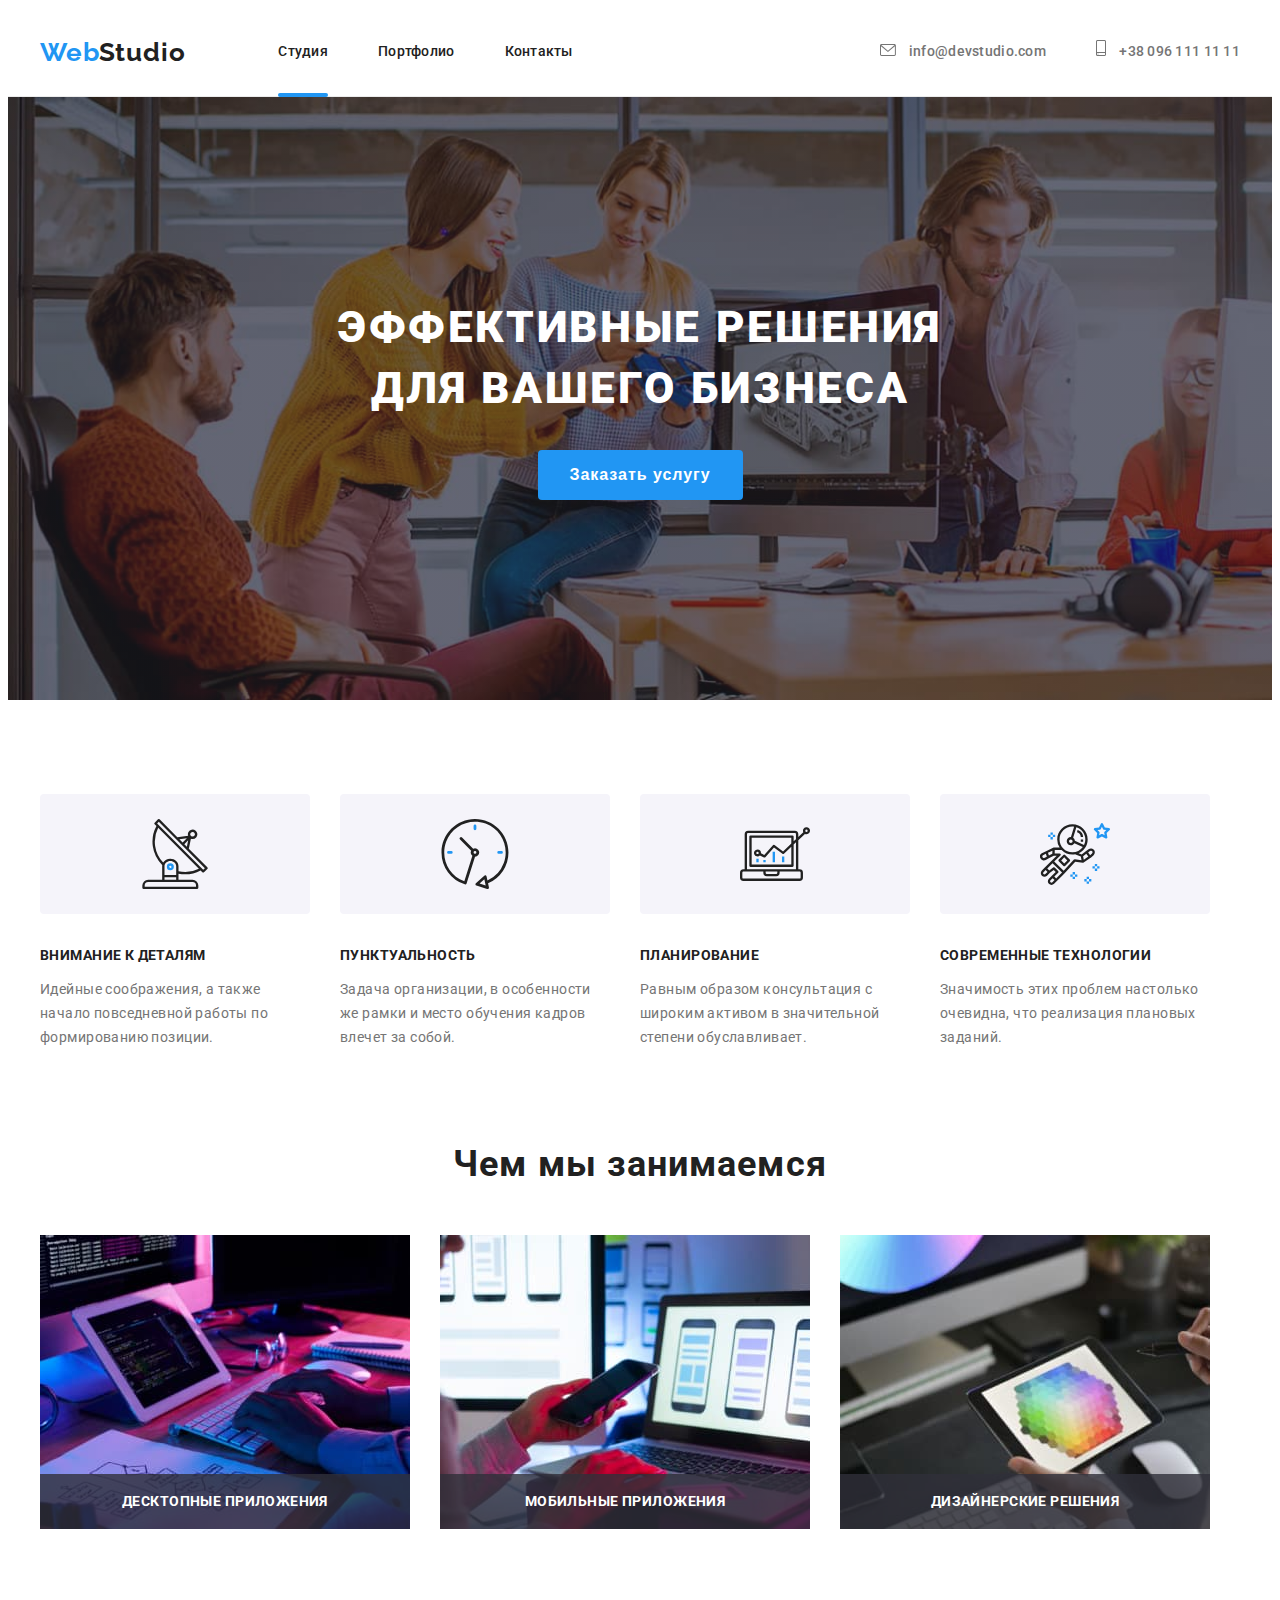
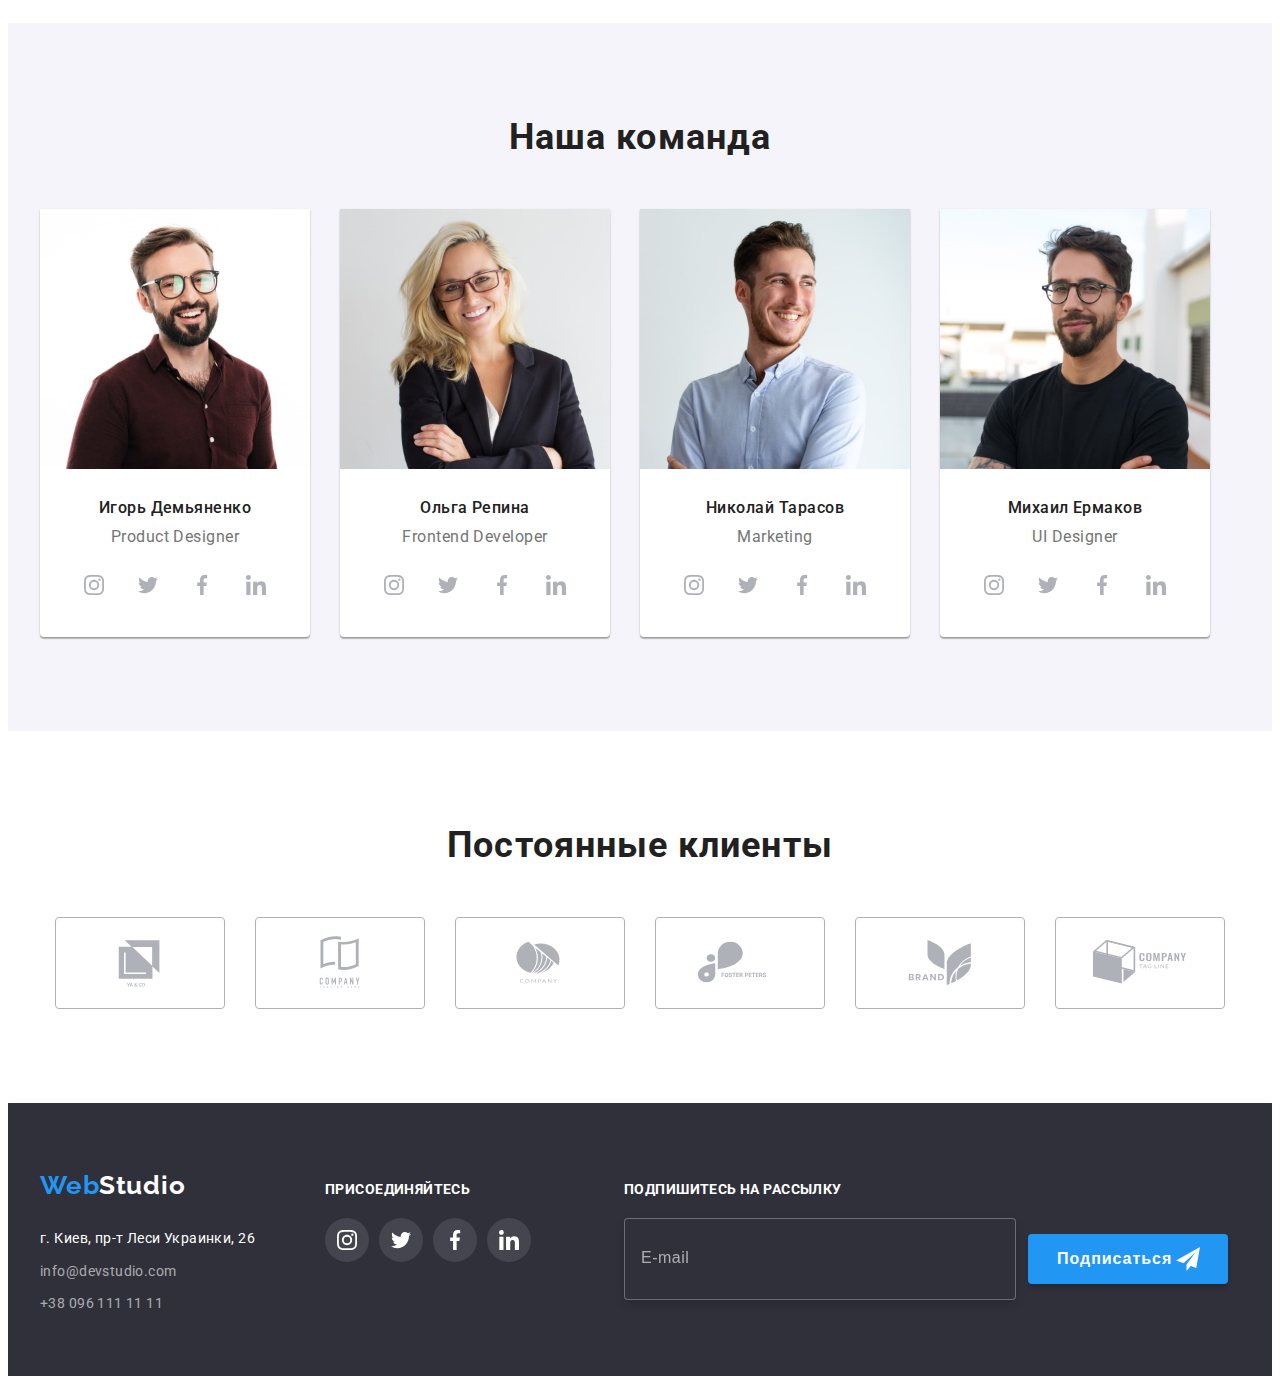
==== commit 25ab3cd4: "BEM" ====
--- a/index.html
+++ b/index.html
@@ -18,34 +18,34 @@
 <body>
   <!-- Шапка -->
   <header class="header-page">
-    <div class="conteiner main-nav">
+    <div class="conteiner nav--center">
       <nav class="site-nav">
-        <a href="./index.html" class="logo">
-          <span class="first-name">Web</span>
-          <span class="second-name">Studio</span>
+        <a href="./index.html" class="">
+          <span class="site-nav__first-name">Web</span>
+          <span class="site-nav__second-name">Studio</span>
         </a>
-        <ul class="nav-text">
-          <li class="item">
-            <a href="./index.html" class="link current">Студия</a>
-          </li>
-          <li class="item">
-            <a href="./portfolio.html" class="link">Портфолио</a>
-          </li>
-          <li class="item"><a href="" class="link">Контакты</a></li>
+        <ul class="site-nav__text">
+          <li class="site-nav__item">
+            <a href="./index.html" class="site-nav__link site-nav__link--current">Студия</a>
+          </li>
+          <li class="site-nav__item">
+            <a href="./portfolio.html" class="site-nav__link">Портфолио</a>
+          </li>
+          <li class="site-nav__item"><a href="" class="site-nav__link">Контакты</a></li>
         </ul>
       </nav>
       <div>
         <ul class="contacts">
-          <li class="item">
-            <a href="mailto:info@devstudio.com" class="contacts-link icon-envelope">
-              <svg class="envelope">
+          <li class="contacts__item">
+            <a href="mailto:info@devstudio.com" class="contacts__link ">
+              <svg class="contacts__icon-envelope">
                 <use href="./images/icons/icons.svg#icon-envelope"></use>
               </svg>
               info@devstudio.com</a>
           </li>
-          <li class="item">
-            <a href="tel:+380961111111" class="contacts-link icon-smartphone">
-              <svg class="smartphone">
+          <li class="contacts__item">
+            <a href="tel:+380961111111" class="contacts__link ">
+              <svg class="contacts__icon-smartphone">
                 <use href="./images/icons/icons.svg#icon-smartphone"></use>
               </svg>
               +38 096 111 11 11</a>
@@ -57,63 +57,63 @@
   <main>
     <!--Контент-->
     <section class="hero">
-      <div class="conteiner hero-page">
-        <h1 class="hero-title">
+      <div class="conteiner">
+        <h1 class="hero__title">
           Эффективные решения <br />
           для вашего бизнеса
         </h1>
-        <button type="button" class="hero-button" data-modal-open>
+        <button type="button" class="hero__button" data-modal-open>
           Заказать услугу
         </button>
       </div>
     </section>
-    <section class="features-page">
-      <div class="conteiner features-list">
-        <h2 class="features visually-hidden">Преимущества</h2>
+    <section class="section">
+      <div class="conteiner ">
+        <h2 class="visually-hidden">Преимущества</h2>
         <ul class="features-item">
-          <li class="features-text">
-            <div class="features-icon">
+          <li class="features__text">
+            <div class="features__icon">
               <svg width="70px" height="70px">
                 <use href="./images/icons/icons.svg#icon-antenna"></use>
               </svg>
             </div>
-            <h3 class="features-title">Внимание к деталям</h3>
+            <h3 class="features__title">Внимание к деталям</h3>
             <p>
               Идейные соображения, а также начало повседневной работы по
               формированию позиции.
             </p>
           </li>
-          <li class="features-text">
-            <div class="features-icon">
+          <li class="features__text">
+            <div class="features__icon">
               <svg width="70px" height="70px">
                 <use href="./images/icons/icons.svg#icon-clock"></use>
               </svg>
             </div>
-            <h3 class="features-title">Пунктуальность</h3>
+            <h3 class="features__title">Пунктуальность</h3>
             <p>
               Задача организации, в особенности же рамки и место обучения
               кадров влечет за собой.
             </p>
           </li>
-          <li class="features-text">
-            <div class="features-icon">
+          <li class="features__text">
+            <div class="features__icon">
               <svg width="70px" height="70px">
                 <use href="./images/icons/icons.svg#icon-diagram"></use>
               </svg>
             </div>
-            <h3 class="features-title">Планирование</h3>
+            <h3 class="features__title">Планирование</h3>
             <p>
               Равным образом консультация с широким активом в значительной
               степени обуславливает.
             </p>
           </li>
-          <li class="features-text">
-            <div class="features-icon">
+          <li class="features__text">
+            <div class="features__icon">
               <svg width="70px" height="70px">
                 <use href="./images/icons/icons.svg#icon-astronaut"></use>
               </svg>
             </div>
-            <h3 class="features-title">Современные технологии</h3>
+            <h3 class="features__title">Современные технологии</h3>
             <p>
               Значимость этих проблем настолько очевидна, что реализация
               плановых заданий.
@@ -363,7 +363,7 @@
     <div class="conteiner footer-page">
       <div class="footer-page-item">
         <a href="./index.html" class="footer-logo">
-          <span class="first-name">Web</span>
+          <span class="site-nav__first-name">Web</span>
           <span class="second-white-name">Studio</span>
         </a>
         <address class="footer-address">
--- a/css/styles.css
+++ b/css/styles.css
@@ -79,11 +79,40 @@
   padding-bottom: 94px;
 }
 
-/* ----HEADER---- */
-/* логотип */
-
-.first-name,
-.second-name,
+.conteiner {
+  width: 1200px;
+  padding-right: 15px;
+  padding-left: 15px;
+  margin-right: auto;
+  margin-left: auto;
+}
+
+.visually-hidden {
+  position: absolute;
+  width: 1px;
+  height: 1px;
+  margin: -1px;
+  border: 0;
+  padding: 0;
+  white-space: nowrap;
+  clip-path: inset(100%);
+  clip: rect(0 0 0 0);
+  overflow: hidden;
+}
+
+/* -------------------HEADER---------------------- */
+/* Навигация */
+.site-nav,
+.contacts {
+  font-weight: 500;
+  font-size: 14px;
+  line-height: 1.7;
+  letter-spacing: 0.02em;
+}
+/* Логотип */
+
+.site-nav__first-name,
+.site-nav__second-name,
 .second-white-name {
   font-family: "Raleway";
   font-weight: 700;
@@ -94,11 +123,11 @@
   width: 145px;
 }
 
-.first-name {
+.site-nav__first-name {
   color: #2196f3;
   margin-right: -4px;
 }
-.second-name {
+.site-nav__second-name {
   color: var(--secondary-text-color);
 }
 .second-white-name {
@@ -106,7 +135,7 @@
 }
 
 /* ссылки на страницы */
-.link {
+.site-nav__link {
   color: var(--secondary-text-color);
   transition: color var(--transition-duration) var(--transition-timing-function);
 }
@@ -118,18 +147,18 @@
   color: var(--accent-color-text);
 }
 
-.site-nav .link.current {
+.site-nav .site-nav__link.current {
   color: var(--accent-color-text);
 }
 
-.current {
+.site-nav__link--current {
   position: relative;
 }
-.link {
+.site-nav__link {
   position: relative;
 }
 
-.current::after {
+.site-nav__link--current::after {
   content: "";
   display: block;
   position: absolute;
@@ -141,7 +170,7 @@
   border-radius: 2px;
   background: var(--accent-color-text);
 }
-.link:hover::after {
+.site-nav__link:hover::after {
   content: "";
   display: block;
   position: absolute;
@@ -154,22 +183,14 @@
   background: var(--accent-color-text);
 }
 
-.site-nav,
-.contacts {
-  font-weight: 500;
-  font-size: 14px;
-  line-height: 1.7;
-  letter-spacing: 0.02em;
-}
-
 /* ссылки на контакты */
-.contacts-link,
+.contacts__link,
 .contacts-link-fut,
 .map-link {
   line-height: 1.7;
   list-style: none;
 }
-.contacts-link {
+.contacts__link {
   color: var(--primary-text-color);
   transition: color var(--transition-duration) var(--transition-timing-function);
 }
@@ -179,10 +200,10 @@
   transition: color var(--transition-duration) var(--transition-timing-function);
 }
 
-.contacts-link:hover {
+.contacts__link:hover {
   color: var(--accent-color-text);
 }
-.contacts-link:focus {
+.contacts__link:focus {
   color: var(--accent-color-text);
 }
 .contacts-link-fut:hover,
@@ -199,63 +220,44 @@
   color: var(--accent-color-text);
 }
 
-.conteiner {
-  width: 1200px;
-  padding-right: 15px;
-  padding-left: 15px;
-  margin-right: auto;
-  margin-left: auto;
-}
-.main-nav {
+.nav--center {
   display: flex;
   align-items: center;
 }
 .header-page {
   border-bottom: 1px solid var(--border-color);
-  /* фиксация хедера при прокрутке */
-  /* position: fixed;
-  top: 0;
-  z-index: 100;
-  width: 100%;
-  background-color: white; */
 }
 .site-nav {
   display: flex;
   align-items: center;
   margin-right: auto;
 }
-.nav-text {
+.site-nav__text {
   display: flex;
   padding-left: 0;
   margin-left: 93px;
 }
 
-.nav-text .item + .item {
+.site-nav__text .site-nav__item + .site-nav__item {
   margin-left: 50px;
 }
-/* .nav-text .item:not(:last-child) {
-    margin-right : 50px;
-} */
-
-.item .link {
+
+.site-nav__item .site-nav__link {
   display: block;
   padding-top: 32px;
   padding-bottom: 32px;
 }
-/* .contacts-link {
-  display: block;
-  padding-top: 32px;
-    padding-bottom: 32px;
-} */
+
+/* Контакты */
 .contacts {
   display: flex;
   padding-left: 0px;
 }
-.contacts .item + .item {
+.contacts__item + .contacts__item {
   margin-left: 50px;
 }
 /* --ICON-HEADER-- */
-.envelope {
+.contacts__icon-envelope {
   width: 16px;
   height: 12px;
   margin-right: 10px;
@@ -263,7 +265,7 @@
   transition: fill var(--transition-duration) var(--transition-timing-function);
 }
 
-.smartphone {
+.contacts__icon-smartphone {
   width: 10px;
   height: 16px;
   margin-right: 10px;
@@ -271,13 +273,13 @@
   transition: fill var(--transition-duration) var(--transition-timing-function);
 }
 
-.icon-envelope:hover .envelope,
-.icon-envelope:focus .envelope {
+.contacts__link:hover .contacts__icon-envelope,
+.contacts__link:focus .contacts__icon-envelope {
   fill: var(--accent-color-text);
 }
 
-.icon-smartphone:hover .smartphone,
-.icon-smartphone:focus .smartphone {
+.contacts__link:hover .contacts__icon-smartphone,
+.contacts__link:focus .contacts__icon-smartphone {
   fill: var(--accent-color-text);
 }
 
@@ -287,42 +289,7 @@
   background-color: var(--background-secondery-color);
   padding-top: 200px;
   padding-bottom: 200px;
-}
-
-.hero-title {
-  margin-bottom: 30px;
-
-  font-weight: 900;
-  font-size: 44px;
-  line-height: 1.4;
-  text-align: center;
-  letter-spacing: 0.06em;
-  text-transform: uppercase;
-
-  color: var(--primari-bacground-color);
-}
-.hero-button {
-  padding-top: 10px;
-  padding-right: 32px;
-  padding-bottom: 10px;
-  padding-left: 32px;
-  border-radius: 4px;
-  border: none;
-  font-weight: 700;
-  font-size: 16px;
-  line-height: 1.9;
-  letter-spacing: 0.06em;
-  background-color: var(--accent-color-text);
-  color: var(--primari-bacground-color);
-  cursor: pointer;
-  transition: background-color var(--transition-duration)
-    var(--transition-timing-function);
-}
-.hero-button:hover,
-.hero-button:focus {
-  background-color: var(--bacground-hover-button);
-}
-.hero {
+
   max-width: 1600px;
   margin-right: auto;
   margin-left: auto;
@@ -336,36 +303,52 @@
   background-size: cover;
 }
 
+.hero__title {
+  margin-bottom: 30px;
+  font-weight: 900;
+  font-size: 44px;
+  line-height: 1.4;
+  text-align: center;
+  letter-spacing: 0.06em;
+  text-transform: uppercase;
+
+  color: var(--primari-bacground-color);
+}
+
+.hero__button {
+  padding: 10px 32px;
+  border-radius: 4px;
+  border: none;
+  font-weight: 700;
+  font-size: 16px;
+  line-height: 1.9;
+  letter-spacing: 0.06em;
+  background-color: var(--accent-color-text);
+  color: var(--primari-bacground-color);
+  cursor: pointer;
+  transition: background-color var(--transition-duration)
+    var(--transition-timing-function);
+}
+
+.hero__button:hover,
+.hero__button:focus {
+  background-color: var(--bacground-hover-button);
+}
+
 /*  CONTEINER-FEATURES */
-.features-page {
-  padding-top: 94px;
-  padding-bottom: 94px;
-}
-.visually-hidden {
-  position: absolute;
-  width: 1px;
-  height: 1px;
-  margin: -1px;
-  border: 0;
-  padding: 0;
-  white-space: nowrap;
-  clip-path: inset(100%);
-  clip: rect(0 0 0 0);
-  overflow: hidden;
-}
 .features-item {
   display: flex;
   line-height: 1.7;
 }
 
-.features-text {
+.features__text {
   width: 270px;
 }
-.features-text:not(:last-child) {
+.features__text:not(:last-child) {
   margin-right: 30px;
 }
 
-.features-title {
+.features__title {
   margin-bottom: 10px;
 
   font-weight: 700;
@@ -379,7 +362,7 @@
 
 /* --FEATURES-ICON */
 
-.features-icon {
+.features__icon {
   width: 270px;
   height: 120px;
   margin-bottom: 30px;
@@ -640,10 +623,9 @@
   flex-direction: column;
   align-items: baseline;
   margin-left: 93px;
-  
-}
-
-.submit-box{
+}
+
+.submit-box {
   display: flex;
   justify-content: center;
   align-items: center;
@@ -671,11 +653,9 @@
   border-radius: 4px;
 }
 
-.imput-email:focus{
+.imput-email:focus {
   border: 1px solid var(--accent-color-text);
   filter: drop-shadow(0px 4px 4px var(--accent-color-text));
-  
-  
 }
 
 .imput-email::placeholder {
@@ -686,7 +666,7 @@
 
   color: rgba(255, 255, 255, 0.6);
 }
-.imput-email:not(placeholder){
+.imput-email:not(placeholder) {
   color: var(--primari-bacground-color);
 }
 
@@ -706,17 +686,18 @@
   border-radius: 4px;
 
   color: var(--primari-bacground-color);
-  transition: bacground-color var(--transition-duration) var(--transition-timing-function);
+  transition: bacground-color var(--transition-duration)
+    var(--transition-timing-function);
 }
 .submit-btn:hover,
-.submit-btn:focus{
+.submit-btn:focus {
   background-color: var(--bacground-hover-button);
 }
 
 .soc-spam {
   margin-bottom: 20px;
 }
-.name-btn{
+.name-btn {
   position: absolute;
   left: 29px;
   top: 50%;
@@ -732,7 +713,6 @@
   transform: translateY(-50%);
   width: 24px;
   height: 24px;
-  
 }
 
 /* ---PORTFOLIO--- */
@@ -976,7 +956,8 @@
   border: none;
 
   color: var(--primari-bacground-color);
-  transition: background-color var(--transition-duration) var(--transition-timing-function);
+  transition: background-color var(--transition-duration)
+    var(--transition-timing-function);
 }
 
 .modal-comment {
@@ -1002,7 +983,7 @@
 }
 
 .send-btn:hover,
-.send-btn:focus{
+.send-btn:focus {
   background-color: var(--bacground-hover-button);
 }
 
@@ -1031,9 +1012,6 @@
   border-bottom: 0.85px solid currentColor;
   display: inline-block;
   line-height: 0.85;
-    
-  
-
 }
 
 /* --MODAL-ICON-- */
@@ -1056,11 +1034,11 @@
 .modal-input:hover,
 .modal-input:focus + .icon-input {
   fill: var(--accent-color-text);
-} 
+}
 
 /* --CHECK-BOX-- */
 
-.modal-polici span{
+.modal-polici span {
   width: 16px;
   height: 15px;
   border: 2px solid #000000;
@@ -1069,19 +1047,18 @@
   display: flex;
   justify-content: center;
   align-items: center;
-  
-}
-
-.modal-polici{
-  display: flex;
-  justify-content: center;
-  align-items: center;
-}
-.icon-polici{
- fill: transparent;
-}
-
-.input-polici:checked + .modal-polici span{
+}
+
+.modal-polici {
+  display: flex;
+  justify-content: center;
+  align-items: center;
+}
+.icon-polici {
+  fill: transparent;
+}
+
+.input-polici:checked + .modal-polici span {
   background-color: var(--accent-color-text);
   border: none;
 }
